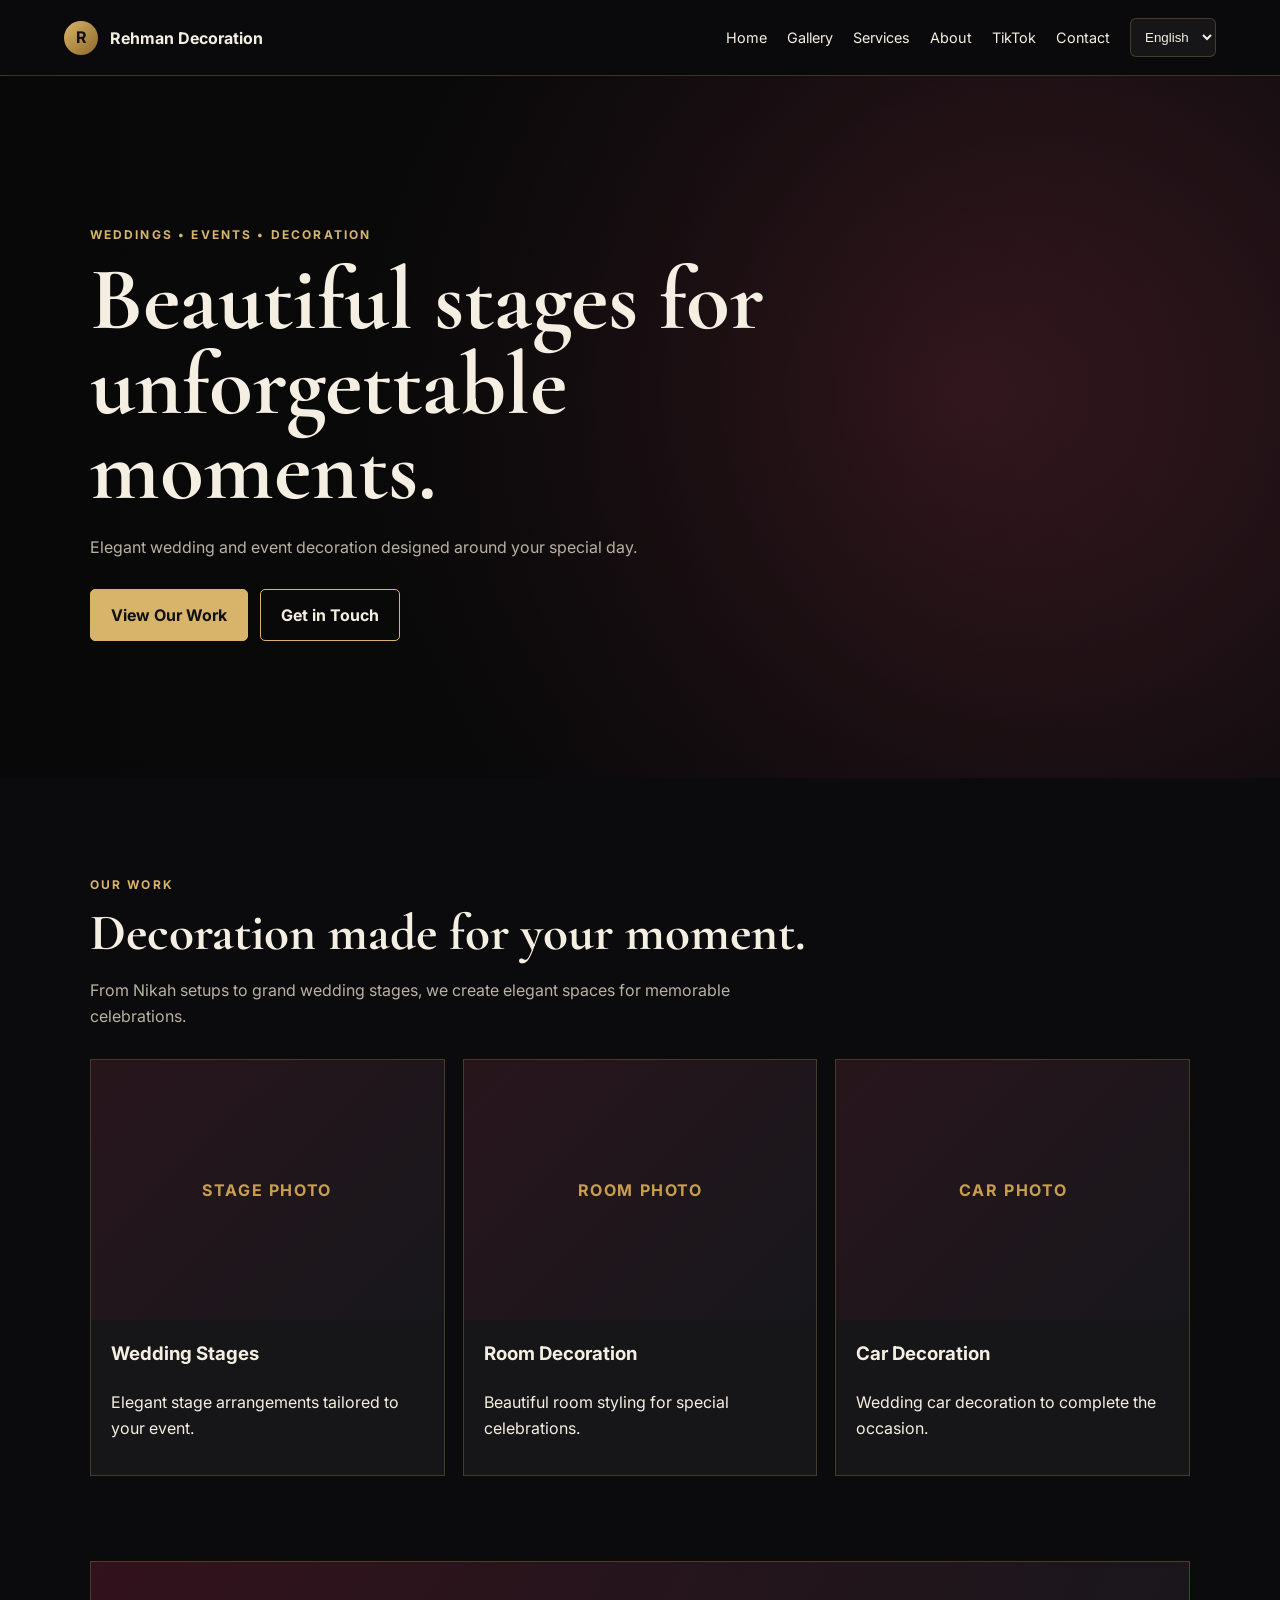
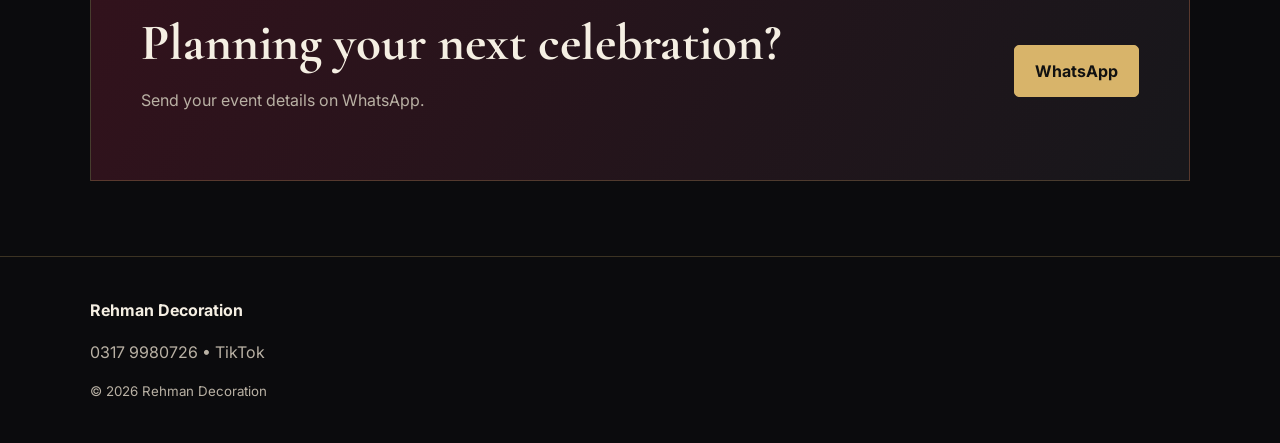
==== index.html @ 7510ce0f "comeplete website" ====
<!doctype html>
<html lang="en">
  <head>
    <meta charset="UTF-8" />
    <meta name="viewport" content="width=device-width,initial-scale=1" />
    <meta
      name="description"
      content="Rehman Decoration - wedding stage and event decoration."
    />
    <title data-i18n="titleHome">Rehman Decoration | Wedding &amp; Event Decoration</title>
    <link rel="stylesheet" href="css/style.css" />
  </head>
  <body>
    <header class="site-header">
      <a class="logo" href="index.html"><span>R</span> Rehman Decoration</a>
      <button class="menu-toggle" aria-label="Open menu" aria-expanded="false">
        ☰
      </button>
      <nav class="nav">
        <a href="index.html" data-i18n="home">Home</a
        ><a href="gallery.html" data-i18n="gallery">Gallery</a
        ><a href="services.html" data-i18n="services">Services</a
        ><a href="about.html" data-i18n="about">About</a
        ><a href="tiktok.html">TikTok</a
        ><a href="contact.html" data-i18n="contact">Contact</a>
        <select id="languageSelect" aria-label="Language">
          <option value="en">English</option>
          <option value="ur">اردو</option>
          <option value="ps">پښتو</option>
        </select>
      </nav>
    </header>
    <main>
      <section class="hero">
        <div>
          <p class="eyebrow" data-i18n="heroEyebrow">WEDDINGS • EVENTS • DECORATION</p>
          <h1 data-i18n="hero">Beautiful stages for unforgettable moments.</h1>
          <p data-i18n="heroText">
            Elegant wedding and event decoration designed around your special
            day.
          </p>
          <div class="buttons">
            <a class="btn gold" href="gallery.html" data-i18n="viewWork"
              >View Our Work</a
            ><a class="btn" href="contact.html" data-i18n="getInTouch"
              >Get in Touch</a
            >
          </div>
        </div>
      </section>
      <section class="section">
        <p class="eyebrow" data-i18n="workEyebrow">OUR WORK</p>
        <h2 data-i18n="featured">Decoration made for your moment.</h2>
        <p class="lead" data-i18n="featuredText">
          From Nikah setups to grand wedding stages, we create elegant spaces
          for memorable celebrations.
        </p>
        <div class="cards">
          <article>
            <div class="photo" data-i18n="stagePhoto">STAGE PHOTO</div>
            <h3 data-i18n="stages">Wedding Stages</h3>
            <p data-i18n="stageDescription">Elegant stage arrangements tailored to your event.</p>
          </article>
          <article>
            <div class="photo" data-i18n="roomPhotoHome">ROOM PHOTO</div>
            <h3 data-i18n="rooms">Room Decoration</h3>
            <p data-i18n="roomDescription">Beautiful room styling for special celebrations.</p>
          </article>
          <article>
            <div class="photo" data-i18n="carPhotoHome">CAR PHOTO</div>
            <h3 data-i18n="cars">Car Decoration</h3>
            <p data-i18n="carDescription">Wedding car decoration to complete the occasion.</p>
          </article>
        </div>
      </section>
      <section class="cta">
        <div>
          <h2 data-i18n="cta">Planning your next celebration?</h2>
          <p data-i18n="whatsappPrompt">Send your event details on WhatsApp.</p>
        </div>
        <a
          class="btn gold"
          target="_blank"
          rel="noopener"
          href="https://wa.me/923179980726?text=Hello%20Rehman%20Decoration%2C%20I%20would%20like%20to%20ask%20about%20your%20decoration%20services."
          >WhatsApp</a
        >
      </section>
    </main>
    <footer>
      <strong>Rehman Decoration</strong>
      <p>
        0317 9980726 •
        <a
          href="https://www.tiktok.com/@itx_shahid_2"
          target="_blank"
          rel="noopener"
          >TikTok</a
        >
      </p>
      <small>© <span id="year"></span> Rehman Decoration</small>
    </footer>
    <script src="js/script.js"></script>
  </body>
</html>
---- css/style.css ----
@import url('https://fonts.googleapis.com/css2?family=Cormorant+Garamond:wght@500;600;700&family=Inter:wght@400;500;600;700&display=swap');
:root{--bg:#0b0b0d;--surface:#161619;--gold:#d8b46a;--cream:#f5efe3;--muted:#b9b1a4;--line:rgba(216,180,106,.24)}*{box-sizing:border-box}html{scroll-behavior:smooth}body{margin:0;background:var(--bg);color:var(--cream);font-family:Inter,Arial,sans-serif;line-height:1.65}a{color:inherit;text-decoration:none}.site-header{position:sticky;top:0;z-index:5;display:flex;justify-content:space-between;align-items:center;padding:18px 5%;background:rgba(11,11,13,.96);border-bottom:1px solid var(--line);backdrop-filter:blur(12px)}.logo{font-weight:700}.logo span{display:inline-grid;place-items:center;width:34px;height:34px;border-radius:50%;margin-right:8px;background:linear-gradient(135deg,var(--gold),#8e6828);color:#111}.nav{display:flex;align-items:center;gap:20px}.nav a{font-size:.9rem}.nav a:hover{color:var(--gold)}select,input,textarea{background:var(--surface);color:var(--cream);border:1px solid var(--line);border-radius:6px;padding:10px}.menu-toggle{display:none;background:none;border:0;color:var(--cream);font-size:1.7rem}.hero{min-height:78vh;padding:90px 7%;display:flex;align-items:center;background:linear-gradient(90deg,#080808e8,#08080855),radial-gradient(circle at 75% 45%,#572330,#0b0b0d 60%)}.hero>div{max-width:760px}.eyebrow{color:var(--gold);font-size:.75rem;font-weight:700;letter-spacing:.18em}.hero h1,.pagehero h1{font-family:"Cormorant Garamond",serif;font-size:clamp(3.2rem,7vw,6.5rem);line-height:.95;margin:12px 0 22px}.hero p:not(.eyebrow),.pagehero p{color:var(--muted);max-width:650px}.buttons{display:flex;gap:12px;margin-top:28px;flex-wrap:wrap}.btn{display:inline-block;border:1px solid var(--gold);padding:12px 20px;border-radius:5px;font-weight:700}.gold{background:var(--gold);color:#111}.section{max-width:1400px;margin:auto;padding:85px 7%}.section h2,.cta h2{font-family:"Cormorant Garamond",serif;font-size:clamp(2.3rem,4vw,4rem);line-height:1.05;margin:5px 0 15px}.lead{color:var(--muted);max-width:720px}.cards,.gallerygrid,.servicegrid{display:grid;gap:18px}.cards{grid-template-columns:repeat(3,1fr);margin-top:30px}.cards article,.galleryitem,.servicegrid article,.social,.contactcard{background:var(--surface);border:1px solid var(--line)}.cards article{padding-bottom:18px}.cards h3,.cards p{padding:0 20px}.photo{min-height:260px;display:grid;place-items:center;background:linear-gradient(135deg,#28151c,#17171b);color:#c99f4f;letter-spacing:.1em;font-weight:700}.tall{min-height:390px}.cta{margin:0 7% 75px;padding:50px;display:flex;justify-content:space-between;align-items:center;gap:30px;background:linear-gradient(120deg,#32121c,#17171b);border:1px solid var(--line)}.cta p{color:var(--muted)}.pagehero{padding:105px 7% 75px;background:linear-gradient(120deg,#251017,#0b0b0d 70%);border-bottom:1px solid var(--line)}.filters{display:flex;gap:8px;flex-wrap:wrap;margin-bottom:28px}.filter{background:var(--surface);color:var(--cream);border:1px solid var(--line);padding:8px 14px;border-radius:30px}.filter.active{background:var(--gold);color:#111}.gallerygrid{grid-template-columns:repeat(4,1fr)}.galleryitem h3{padding:0 15px 12px}.servicegrid{grid-template-columns:repeat(4,1fr)}.servicegrid article{padding:28px;min-height:220px}.servicegrid span{color:var(--gold)}.servicegrid h2{font-family:"Cormorant Garamond",serif;font-size:2rem}.split,.contactlayout{display:grid;grid-template-columns:1fr 1fr;gap:45px;align-items:center}.aboutphoto{min-height:480px}.social{text-align:center;max-width:550px;margin:auto;padding:65px 25px}.social>div{margin:auto;width:70px;height:70px;border-radius:50%;display:grid;place-items:center;background:var(--gold);color:#111;font-size:2rem}.social h2{font-family:"Cormorant Garamond",serif;font-size:3rem}.contactlayout{align-items:start}.contactlayout form{display:grid;gap:16px}.contactlayout label{display:grid;gap:6px;color:var(--muted)}.contactcard{padding:30px}.contactcard a{display:block;color:var(--gold);padding:12px 0;border-bottom:1px solid var(--line)}footer{padding:40px 7%;border-top:1px solid var(--line);color:var(--muted)}footer strong{color:var(--cream)}footer small{display:block;margin-top:15px}body.rtl{direction:rtl}.rtl .logo span{margin-right:0;margin-left:8px}
@media(max-width:1050px){.gallerygrid,.servicegrid{grid-template-columns:repeat(2,1fr)}}@media(max-width:820px){.menu-toggle{display:block}.nav{display:none;position:absolute;left:0;right:0;top:70px;padding:18px 5%;background:#0b0b0d;flex-direction:column;align-items:stretch}.nav.open{display:flex}.nav a,select{width:100%}.cards,.split,.contactlayout{grid-template-columns:1fr}.cta{flex-direction:column;align-items:flex-start}}@media(max-width:560px){.hero{padding:65px 6%}.section,.pagehero{padding:65px 6%}.hero h1,.pagehero h1{font-size:3.3rem}.gallerygrid,.servicegrid{grid-template-columns:1fr}.cta{margin:0 6% 55px;padding:35px}.buttons .btn{width:100%;text-align:center}.photo.tall{min-height:300px}}
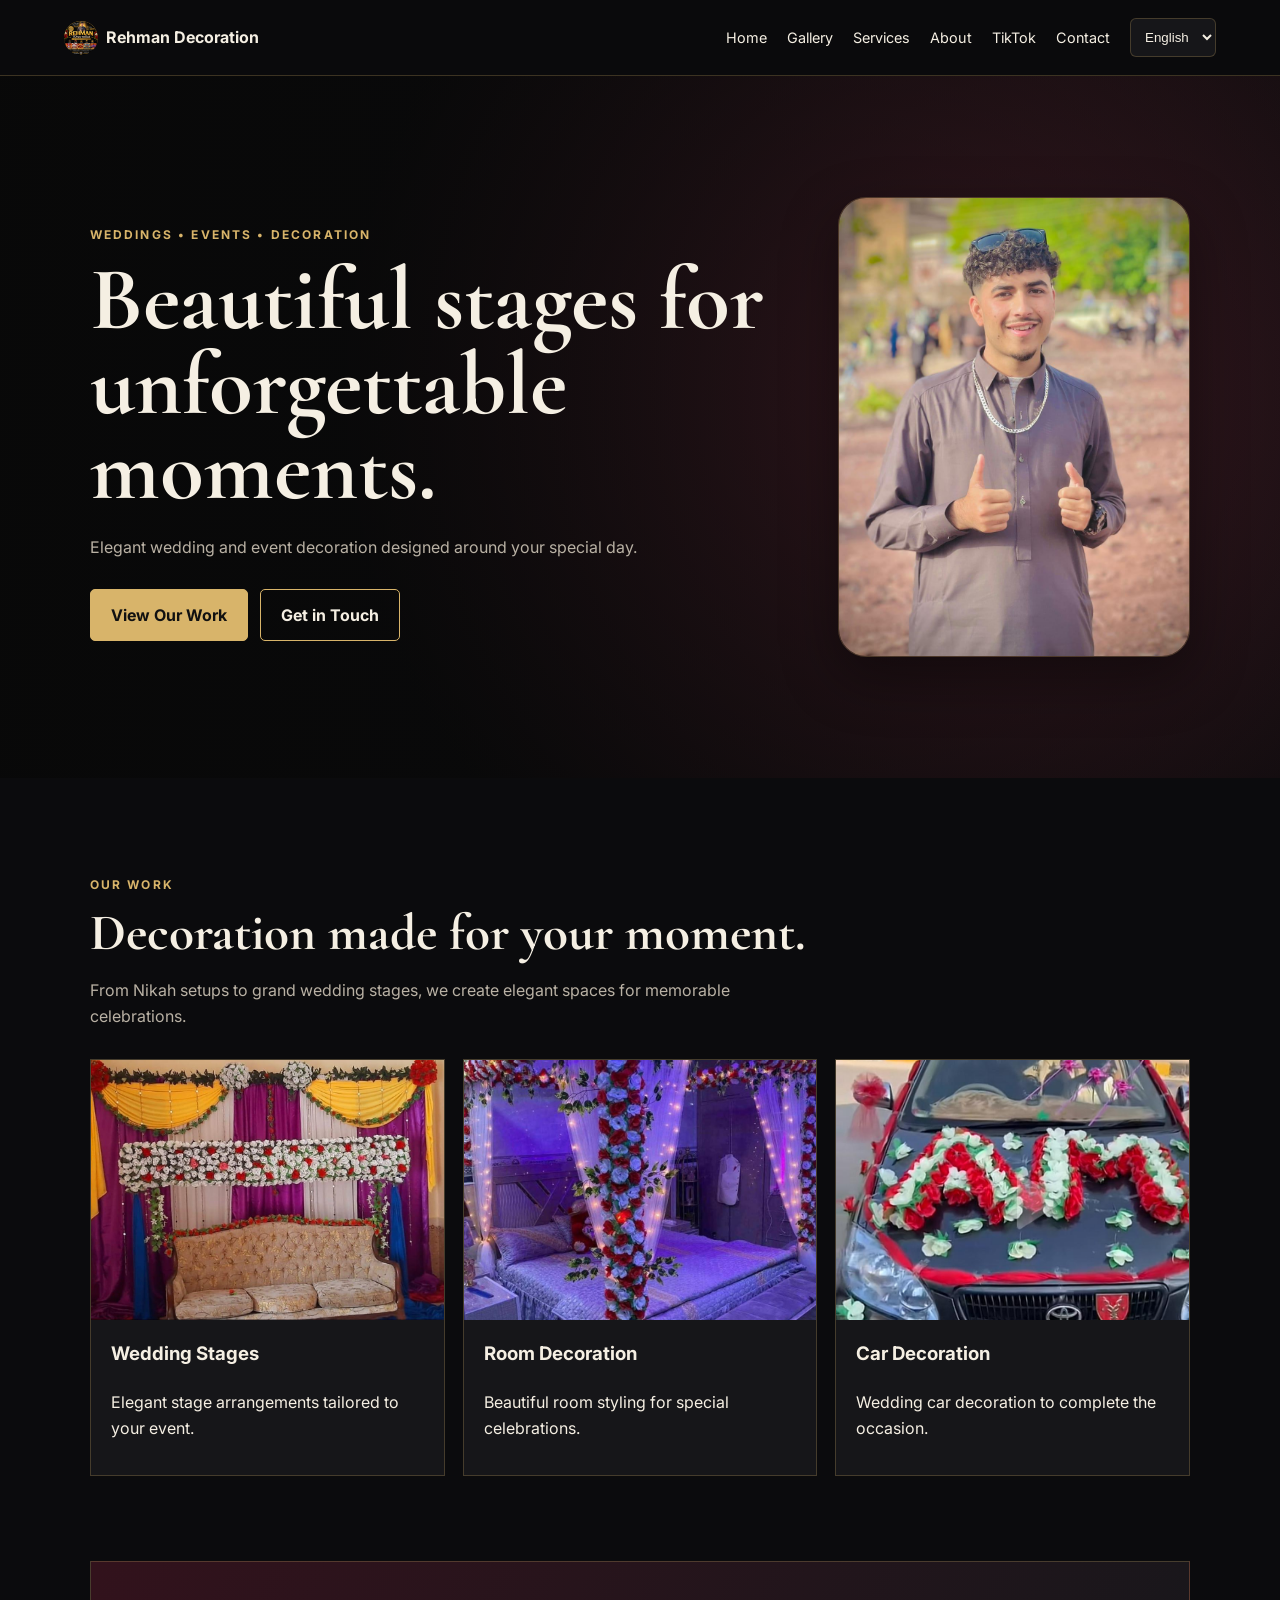
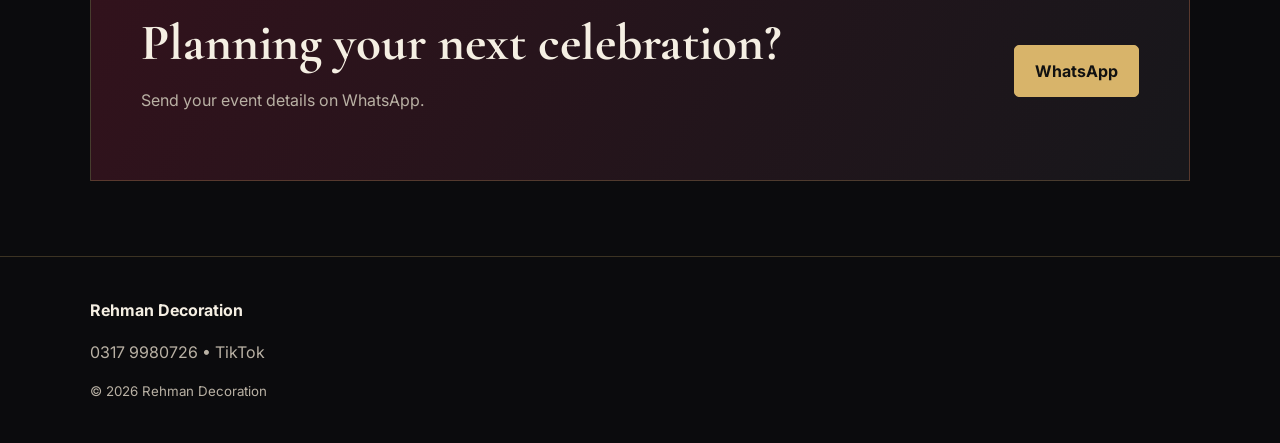
==== commit 956645c9: "final changes" ====
--- a/index.html
+++ b/index.html
@@ -12,7 +12,7 @@
   </head>
   <body>
     <header class="site-header">
-      <a class="logo" href="index.html"><span>R</span> Rehman Decoration</a>
+      <a class="logo" href="index.html"><img src="images/logo.jpeg" alt="" /> Rehman Decoration</a>
       <button class="menu-toggle" aria-label="Open menu" aria-expanded="false">
         ☰
       </button>
@@ -47,6 +47,11 @@
             >
           </div>
         </div>
+        <img
+          class="hero-image"
+          src="images/Shahid.jpeg"
+          alt="Shahid of Rehman Decoration"
+        />
       </section>
       <section class="section">
         <p class="eyebrow" data-i18n="workEyebrow">OUR WORK</p>
@@ -57,17 +62,29 @@
         </p>
         <div class="cards">
           <article>
-            <div class="photo" data-i18n="stagePhoto">STAGE PHOTO</div>
+            <img
+              class="photo"
+              src="images/Wedding/Wedding-main.jpeg"
+              alt="Wedding stage decoration"
+            />
             <h3 data-i18n="stages">Wedding Stages</h3>
             <p data-i18n="stageDescription">Elegant stage arrangements tailored to your event.</p>
           </article>
           <article>
-            <div class="photo" data-i18n="roomPhotoHome">ROOM PHOTO</div>
+            <img
+              class="photo room-card-photo"
+              src="images/Room/Room-19.jpeg"
+              alt="Room decoration"
+            />
             <h3 data-i18n="rooms">Room Decoration</h3>
             <p data-i18n="roomDescription">Beautiful room styling for special celebrations.</p>
           </article>
           <article>
-            <div class="photo" data-i18n="carPhotoHome">CAR PHOTO</div>
+            <img
+              class="photo"
+              src="images/Car/Car-2.jpeg"
+              alt="Wedding car decoration"
+            />
             <h3 data-i18n="cars">Car Decoration</h3>
             <p data-i18n="carDescription">Wedding car decoration to complete the occasion.</p>
           </article>
--- a/css/style.css
+++ b/css/style.css
@@ -1,3 +1,411 @@
-@import url('https://fonts.googleapis.com/css2?family=Cormorant+Garamond:wght@500;600;700&family=Inter:wght@400;500;600;700&display=swap');
-:root{--bg:#0b0b0d;--surface:#161619;--gold:#d8b46a;--cream:#f5efe3;--muted:#b9b1a4;--line:rgba(216,180,106,.24)}*{box-sizing:border-box}html{scroll-behavior:smooth}body{margin:0;background:var(--bg);color:var(--cream);font-family:Inter,Arial,sans-serif;line-height:1.65}a{color:inherit;text-decoration:none}.site-header{position:sticky;top:0;z-index:5;display:flex;justify-content:space-between;align-items:center;padding:18px 5%;background:rgba(11,11,13,.96);border-bottom:1px solid var(--line);backdrop-filter:blur(12px)}.logo{font-weight:700}.logo span{display:inline-grid;place-items:center;width:34px;height:34px;border-radius:50%;margin-right:8px;background:linear-gradient(135deg,var(--gold),#8e6828);color:#111}.nav{display:flex;align-items:center;gap:20px}.nav a{font-size:.9rem}.nav a:hover{color:var(--gold)}select,input,textarea{background:var(--surface);color:var(--cream);border:1px solid var(--line);border-radius:6px;padding:10px}.menu-toggle{display:none;background:none;border:0;color:var(--cream);font-size:1.7rem}.hero{min-height:78vh;padding:90px 7%;display:flex;align-items:center;background:linear-gradient(90deg,#080808e8,#08080855),radial-gradient(circle at 75% 45%,#572330,#0b0b0d 60%)}.hero>div{max-width:760px}.eyebrow{color:var(--gold);font-size:.75rem;font-weight:700;letter-spacing:.18em}.hero h1,.pagehero h1{font-family:"Cormorant Garamond",serif;font-size:clamp(3.2rem,7vw,6.5rem);line-height:.95;margin:12px 0 22px}.hero p:not(.eyebrow),.pagehero p{color:var(--muted);max-width:650px}.buttons{display:flex;gap:12px;margin-top:28px;flex-wrap:wrap}.btn{display:inline-block;border:1px solid var(--gold);padding:12px 20px;border-radius:5px;font-weight:700}.gold{background:var(--gold);color:#111}.section{max-width:1400px;margin:auto;padding:85px 7%}.section h2,.cta h2{font-family:"Cormorant Garamond",serif;font-size:clamp(2.3rem,4vw,4rem);line-height:1.05;margin:5px 0 15px}.lead{color:var(--muted);max-width:720px}.cards,.gallerygrid,.servicegrid{display:grid;gap:18px}.cards{grid-template-columns:repeat(3,1fr);margin-top:30px}.cards article,.galleryitem,.servicegrid article,.social,.contactcard{background:var(--surface);border:1px solid var(--line)}.cards article{padding-bottom:18px}.cards h3,.cards p{padding:0 20px}.photo{min-height:260px;display:grid;place-items:center;background:linear-gradient(135deg,#28151c,#17171b);color:#c99f4f;letter-spacing:.1em;font-weight:700}.tall{min-height:390px}.cta{margin:0 7% 75px;padding:50px;display:flex;justify-content:space-between;align-items:center;gap:30px;background:linear-gradient(120deg,#32121c,#17171b);border:1px solid var(--line)}.cta p{color:var(--muted)}.pagehero{padding:105px 7% 75px;background:linear-gradient(120deg,#251017,#0b0b0d 70%);border-bottom:1px solid var(--line)}.filters{display:flex;gap:8px;flex-wrap:wrap;margin-bottom:28px}.filter{background:var(--surface);color:var(--cream);border:1px solid var(--line);padding:8px 14px;border-radius:30px}.filter.active{background:var(--gold);color:#111}.gallerygrid{grid-template-columns:repeat(4,1fr)}.galleryitem h3{padding:0 15px 12px}.servicegrid{grid-template-columns:repeat(4,1fr)}.servicegrid article{padding:28px;min-height:220px}.servicegrid span{color:var(--gold)}.servicegrid h2{font-family:"Cormorant Garamond",serif;font-size:2rem}.split,.contactlayout{display:grid;grid-template-columns:1fr 1fr;gap:45px;align-items:center}.aboutphoto{min-height:480px}.social{text-align:center;max-width:550px;margin:auto;padding:65px 25px}.social>div{margin:auto;width:70px;height:70px;border-radius:50%;display:grid;place-items:center;background:var(--gold);color:#111;font-size:2rem}.social h2{font-family:"Cormorant Garamond",serif;font-size:3rem}.contactlayout{align-items:start}.contactlayout form{display:grid;gap:16px}.contactlayout label{display:grid;gap:6px;color:var(--muted)}.contactcard{padding:30px}.contactcard a{display:block;color:var(--gold);padding:12px 0;border-bottom:1px solid var(--line)}footer{padding:40px 7%;border-top:1px solid var(--line);color:var(--muted)}footer strong{color:var(--cream)}footer small{display:block;margin-top:15px}body.rtl{direction:rtl}.rtl .logo span{margin-right:0;margin-left:8px}
-@media(max-width:1050px){.gallerygrid,.servicegrid{grid-template-columns:repeat(2,1fr)}}@media(max-width:820px){.menu-toggle{display:block}.nav{display:none;position:absolute;left:0;right:0;top:70px;padding:18px 5%;background:#0b0b0d;flex-direction:column;align-items:stretch}.nav.open{display:flex}.nav a,select{width:100%}.cards,.split,.contactlayout{grid-template-columns:1fr}.cta{flex-direction:column;align-items:flex-start}}@media(max-width:560px){.hero{padding:65px 6%}.section,.pagehero{padding:65px 6%}.hero h1,.pagehero h1{font-size:3.3rem}.gallerygrid,.servicegrid{grid-template-columns:1fr}.cta{margin:0 6% 55px;padding:35px}.buttons .btn{width:100%;text-align:center}.photo.tall{min-height:300px}}
+@import url("https://fonts.googleapis.com/css2?family=Cormorant+Garamond:wght@500;600;700&family=Inter:wght@400;500;600;700&display=swap");
+:root {
+  --bg: #0b0b0d;
+  --surface: #161619;
+  --gold: #d8b46a;
+  --cream: #f5efe3;
+  --muted: #b9b1a4;
+  --line: rgba(216, 180, 106, 0.24);
+}
+* {
+  box-sizing: border-box;
+}
+html {
+  scroll-behavior: smooth;
+}
+body {
+  margin: 0;
+  background: var(--bg);
+  color: var(--cream);
+  font-family: Inter, Arial, sans-serif;
+  line-height: 1.65;
+}
+a {
+  color: inherit;
+  text-decoration: none;
+}
+.site-header {
+  position: sticky;
+  top: 0;
+  z-index: 5;
+  display: flex;
+  justify-content: space-between;
+  align-items: center;
+  padding: 18px 5%;
+  background: rgba(11, 11, 13, 0.96);
+  border-bottom: 1px solid var(--line);
+  backdrop-filter: blur(12px);
+}
+.logo {
+  display: flex;
+  align-items: center;
+  gap: 8px;
+  font-weight: 700;
+}
+.logo img {
+  display: block;
+  width: 34px;
+  height: 34px;
+  border-radius: 50%;
+  object-fit: cover;
+}
+.nav {
+  display: flex;
+  align-items: center;
+  gap: 20px;
+}
+.nav a {
+  font-size: 0.9rem;
+}
+.nav a:hover {
+  color: var(--gold);
+}
+select,
+input,
+textarea {
+  background: var(--surface);
+  color: var(--cream);
+  border: 1px solid var(--line);
+  border-radius: 6px;
+  padding: 10px;
+}
+.menu-toggle {
+  display: none;
+  background: none;
+  border: 0;
+  color: var(--cream);
+  font-size: 1.7rem;
+}
+.hero {
+  min-height: 78vh;
+  padding: 90px 7%;
+  display: flex;
+  align-items: center;
+  justify-content: space-between;
+  gap: 48px;
+  background:
+    linear-gradient(90deg, #080808e8, #08080855),
+    radial-gradient(circle at 75% 45%, #572330, #0b0b0d 60%);
+}
+.hero > div {
+  max-width: 700px;
+}
+.hero-image {
+  display: block;
+  flex: 0 1 360px;
+  width: min(32vw, 360px);
+  height: clamp(320px, 38vw, 460px);
+  object-fit: cover;
+  object-position: center;
+  border: 1px solid var(--line);
+  border-radius: 28px;
+  box-shadow: 0 20px 55px rgba(0, 0, 0, 0.4);
+}
+.eyebrow {
+  color: var(--gold);
+  font-size: 0.75rem;
+  font-weight: 700;
+  letter-spacing: 0.18em;
+}
+.hero h1,
+.pagehero h1 {
+  font-family: "Cormorant Garamond", serif;
+  font-size: clamp(3.2rem, 7vw, 6.5rem);
+  line-height: 0.95;
+  margin: 12px 0 22px;
+}
+.hero p:not(.eyebrow),
+.pagehero p {
+  color: var(--muted);
+  max-width: 650px;
+}
+.buttons {
+  display: flex;
+  gap: 12px;
+  margin-top: 28px;
+  flex-wrap: wrap;
+}
+.btn {
+  display: inline-block;
+  border: 1px solid var(--gold);
+  padding: 12px 20px;
+  border-radius: 5px;
+  font-weight: 700;
+}
+.gold {
+  background: var(--gold);
+  color: #111;
+}
+.section {
+  max-width: 1400px;
+  margin: auto;
+  padding: 85px 7%;
+}
+.section h2,
+.cta h2 {
+  font-family: "Cormorant Garamond", serif;
+  font-size: clamp(2.3rem, 4vw, 4rem);
+  line-height: 1.05;
+  margin: 5px 0 15px;
+}
+.lead {
+  color: var(--muted);
+  max-width: 720px;
+}
+.cards,
+.gallerygrid,
+.servicegrid {
+  display: grid;
+  gap: 18px;
+}
+.cards {
+  grid-template-columns: repeat(3, 1fr);
+  margin-top: 30px;
+}
+.cards article,
+.galleryitem,
+.servicegrid article,
+.social,
+.contactcard {
+  background: var(--surface);
+  border: 1px solid var(--line);
+}
+.cards article {
+  padding-bottom: 18px;
+}
+.cards img.photo {
+  display: block;
+  width: 100%;
+  height: 260px;
+  object-fit: cover;
+}
+.cards img.room-card-photo {
+  object-position: center 40%;
+}
+.cards h3,
+.cards p {
+  padding: 0 20px;
+}
+.photo {
+  min-height: 260px;
+  display: grid;
+  place-items: center;
+  background: linear-gradient(135deg, #28151c, #17171b);
+  color: #c99f4f;
+  letter-spacing: 0.1em;
+  font-weight: 700;
+}
+.tall {
+  min-height: 390px;
+}
+.cta {
+  margin: 0 7% 75px;
+  padding: 50px;
+  display: flex;
+  justify-content: space-between;
+  align-items: center;
+  gap: 30px;
+  background: linear-gradient(120deg, #32121c, #17171b);
+  border: 1px solid var(--line);
+}
+.cta p {
+  color: var(--muted);
+}
+.pagehero {
+  padding: 105px 7% 75px;
+  background: linear-gradient(120deg, #251017, #0b0b0d 70%);
+  border-bottom: 1px solid var(--line);
+}
+.filters {
+  display: flex;
+  gap: 8px;
+  flex-wrap: wrap;
+  margin-bottom: 28px;
+}
+.filter {
+  background: var(--surface);
+  color: var(--cream);
+  border: 1px solid var(--line);
+  padding: 8px 14px;
+  border-radius: 30px;
+}
+.filter.active {
+  background: var(--gold);
+  color: #111;
+}
+.gallerygrid {
+  grid-template-columns: repeat(4, 1fr);
+}
+.galleryitem img.photo {
+  display: block;
+  width: 100%;
+  height: 390px;
+  object-fit: cover;
+}
+.galleryitem h3 {
+  padding: 0 15px 12px;
+}
+.servicegrid {
+  grid-template-columns: repeat(4, 1fr);
+}
+.servicegrid article {
+  padding: 28px;
+  min-height: 220px;
+}
+.servicegrid span {
+  color: var(--gold);
+}
+.servicegrid h2 {
+  font-family: "Cormorant Garamond", serif;
+  font-size: 2rem;
+}
+.split,
+.contactlayout {
+  display: grid;
+  grid-template-columns: 1fr 1fr;
+  gap: 45px;
+  align-items: center;
+}
+.aboutphoto {
+  display: block;
+  width: 100%;
+  height: 480px;
+  object-fit: cover;
+  object-position: center 20%;
+}
+.social {
+  text-align: center;
+  max-width: 550px;
+  margin: auto;
+  padding: 65px 25px;
+}
+.social > div {
+  margin: auto;
+  width: 70px;
+  height: 70px;
+  border-radius: 50%;
+  display: grid;
+  place-items: center;
+  background: var(--gold);
+  color: #111;
+  font-size: 2rem;
+}
+.social h2 {
+  font-family: "Cormorant Garamond", serif;
+  font-size: 3rem;
+}
+.contactlayout {
+  align-items: start;
+}
+.contactlayout form {
+  display: grid;
+  gap: 16px;
+}
+.contactlayout label {
+  display: grid;
+  gap: 6px;
+  color: var(--muted);
+}
+.contactcard {
+  padding: 30px;
+}
+.contactcard a {
+  display: block;
+  color: var(--gold);
+  padding: 12px 0;
+  border-bottom: 1px solid var(--line);
+}
+footer {
+  padding: 40px 7%;
+  border-top: 1px solid var(--line);
+  color: var(--muted);
+}
+footer strong {
+  color: var(--cream);
+}
+footer small {
+  display: block;
+  margin-top: 15px;
+}
+body.rtl {
+  direction: rtl;
+}
+@media (max-width: 1050px) {
+  .gallerygrid,
+  .servicegrid {
+    grid-template-columns: repeat(2, 1fr);
+  }
+}
+@media (max-width: 820px) {
+  .hero {
+    flex-direction: column;
+    align-items: flex-start;
+    gap: 36px;
+  }
+  .hero-image {
+    width: min(100%, 360px);
+    height: 380px;
+    align-self: center;
+  }
+  .menu-toggle {
+    display: block;
+  }
+  .nav {
+    display: none;
+    position: absolute;
+    left: 0;
+    right: 0;
+    top: 70px;
+    padding: 18px 5%;
+    background: #0b0b0d;
+    flex-direction: column;
+    align-items: stretch;
+  }
+  .nav.open {
+    display: flex;
+  }
+  .nav a,
+  select {
+    width: 100%;
+  }
+  .cards,
+  .split,
+  .contactlayout {
+    grid-template-columns: 1fr;
+  }
+  .aboutphoto {
+    height: 360px;
+  }
+  .cta {
+    flex-direction: column;
+    align-items: flex-start;
+  }
+}
+@media (max-width: 560px) {
+  .hero {
+    padding: 65px 6%;
+  }
+  .section,
+  .pagehero {
+    padding: 65px 6%;
+  }
+  .hero h1,
+  .pagehero h1 {
+    font-size: 3.3rem;
+  }
+  .gallerygrid,
+  .servicegrid {
+    grid-template-columns: 1fr;
+  }
+  .cta {
+    margin: 0 6% 55px;
+    padding: 35px;
+  }
+  .buttons .btn {
+    width: 100%;
+    text-align: center;
+  }
+  .photo.tall {
+    min-height: 300px;
+  }
+}
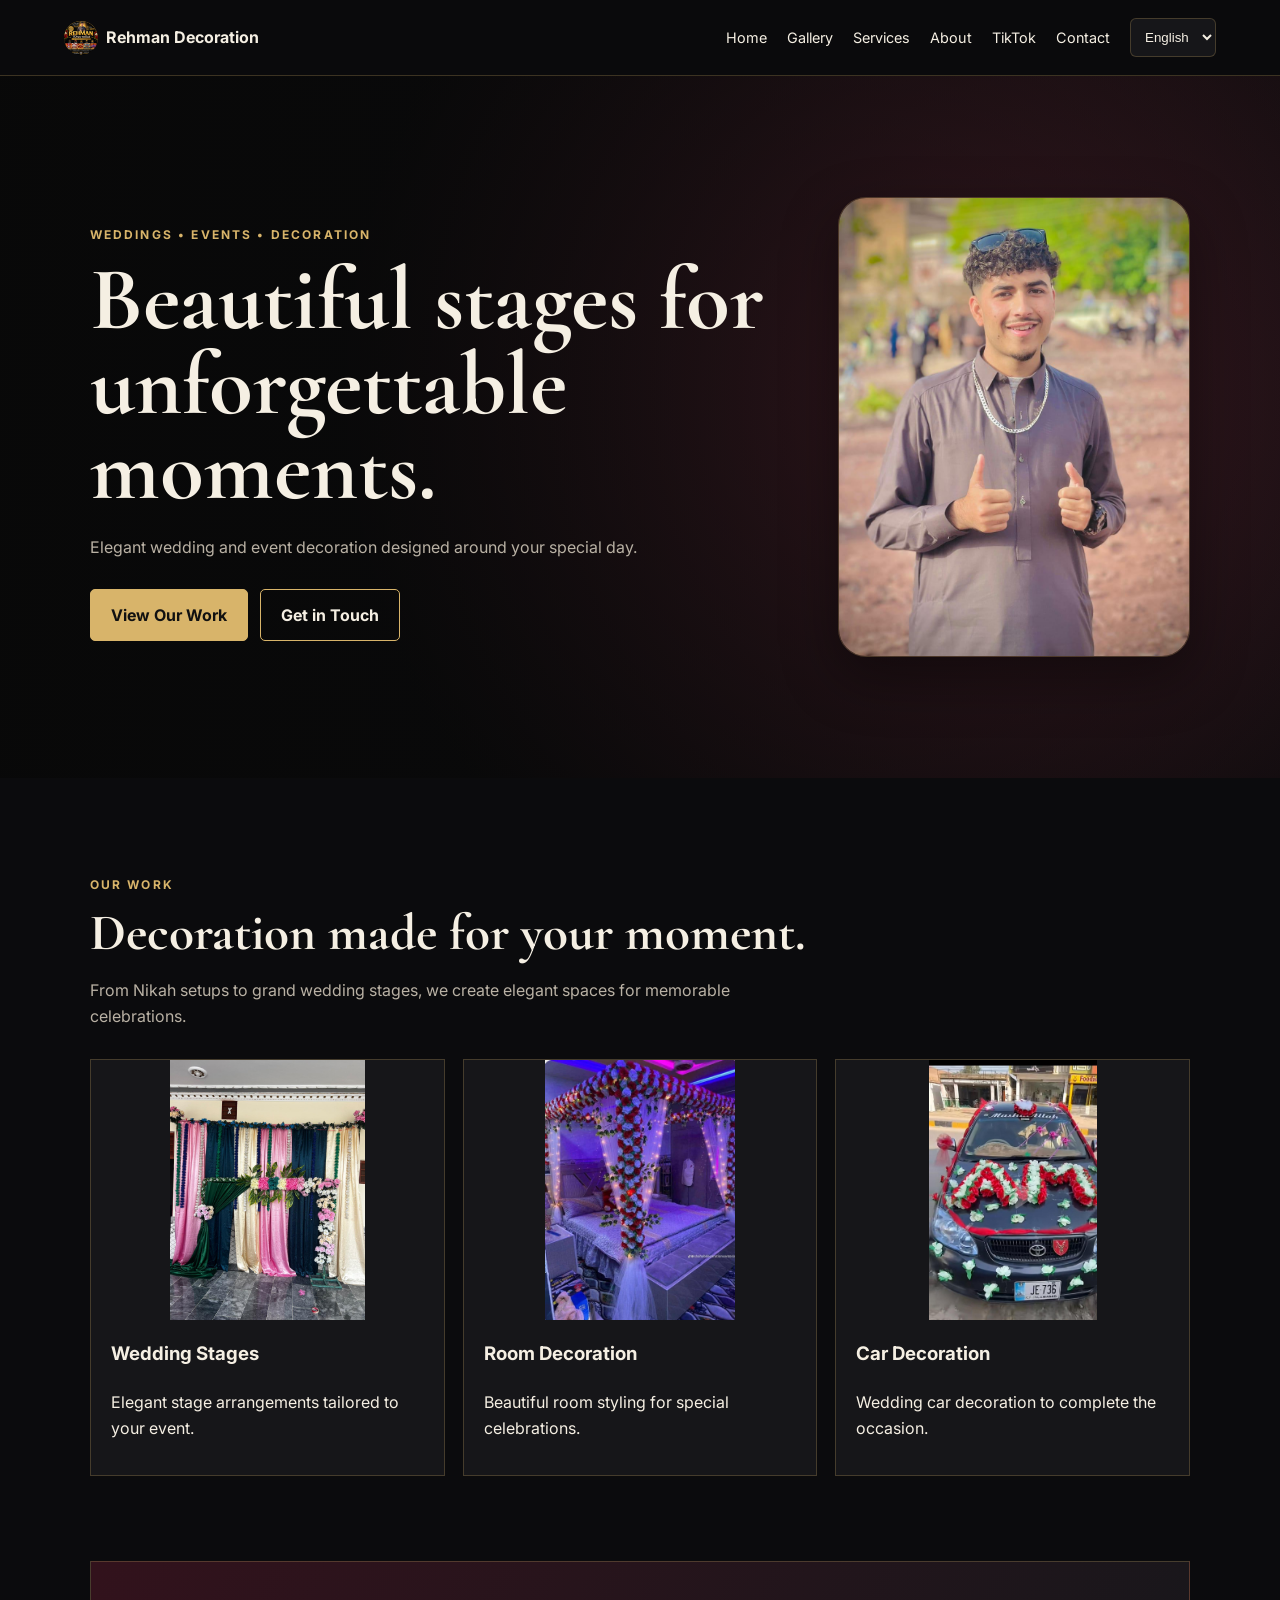
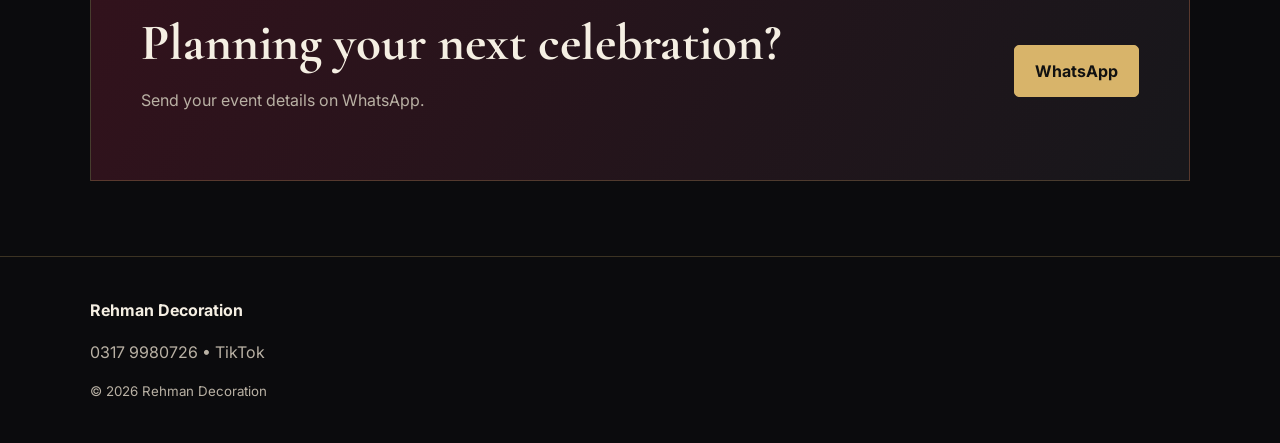
==== commit 99a695f0: "Changes for images" ====
--- a/index.html
+++ b/index.html
@@ -64,7 +64,7 @@
           <article>
             <img
               class="photo"
-              src="images/Wedding/Wedding-main.jpeg"
+              src="images/Wedding/Wedding-main.JPG"
               alt="Wedding stage decoration"
             />
             <h3 data-i18n="stages">Wedding Stages</h3>
--- a/css/style.css
+++ b/css/style.css
@@ -177,7 +177,8 @@
   display: block;
   width: 100%;
   height: 260px;
-  object-fit: cover;
+  object-fit: contain;
+  background: var(--surface);
 }
 .cards img.room-card-photo {
   object-position: center 40%;
@@ -240,7 +241,9 @@
   display: block;
   width: 100%;
   height: 390px;
-  object-fit: cover;
+  object-fit: contain;
+  object-position: center;
+  background: var(--surface);
 }
 .galleryitem h3 {
   padding: 0 15px 12px;
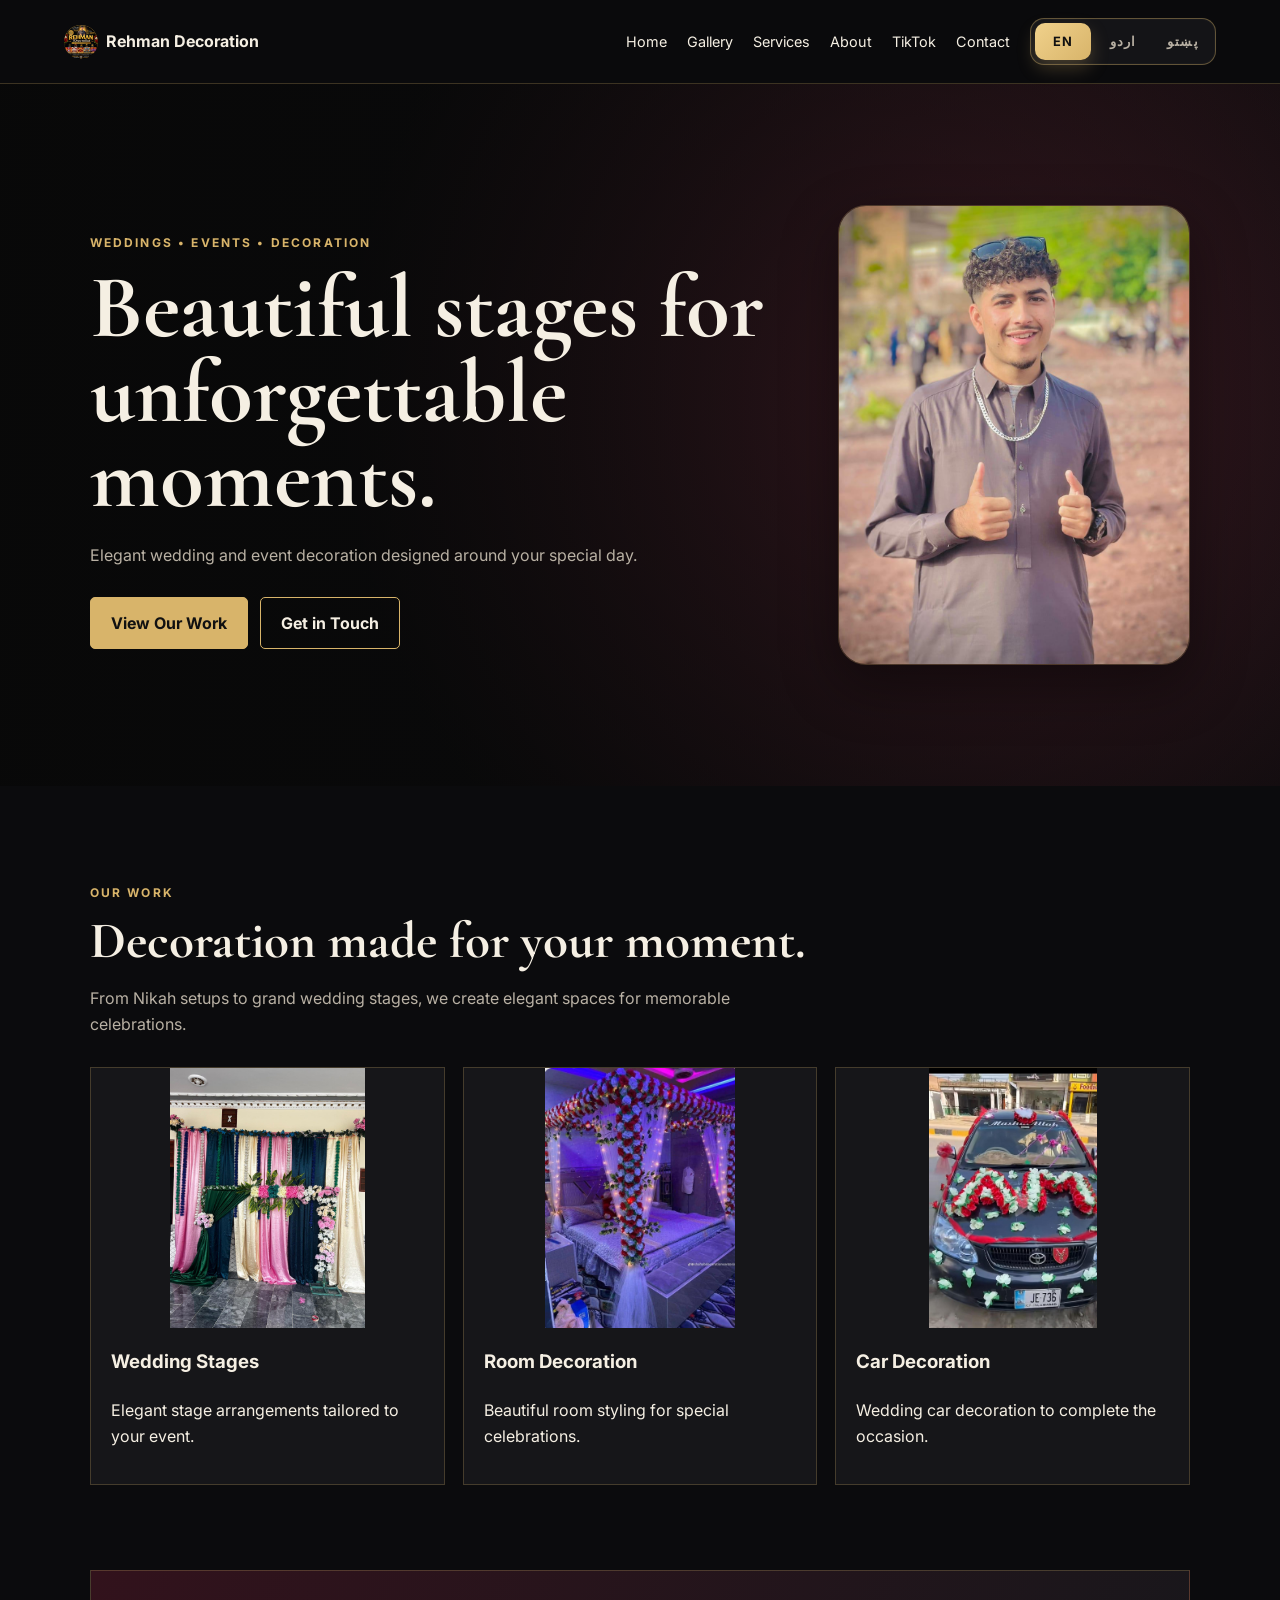
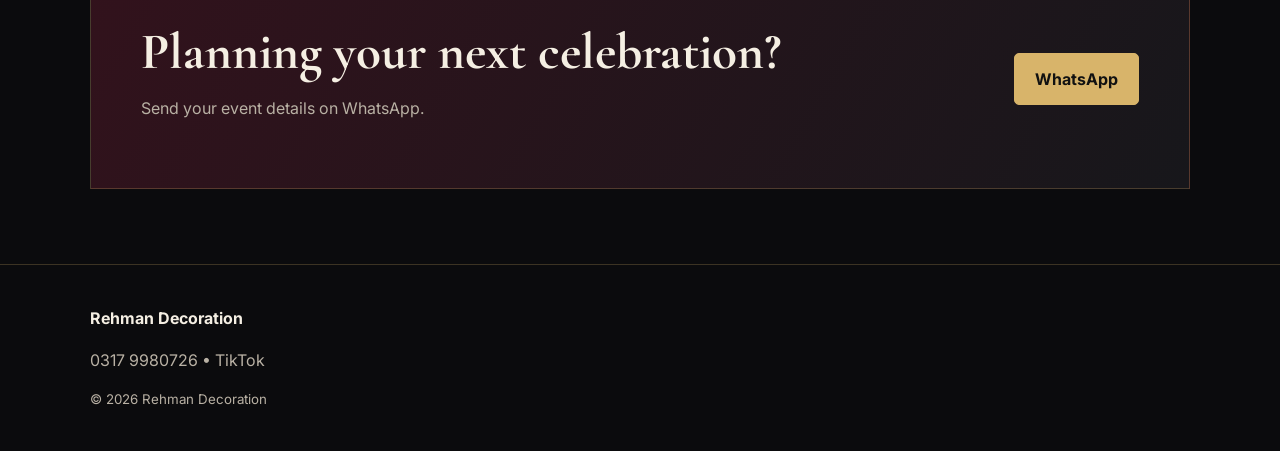
==== commit fcd9b626: "button" ====
--- a/index.html
+++ b/index.html
@@ -23,7 +23,12 @@
         ><a href="about.html" data-i18n="about">About</a
         ><a href="tiktok.html">TikTok</a
         ><a href="contact.html" data-i18n="contact">Contact</a>
-        <select id="languageSelect" aria-label="Language">
+        <div class="language-switch" aria-label="Language switch">
+          <button class="lang-option active" type="button" data-lang="en" aria-label="English" aria-pressed="true">EN</button>
+          <button class="lang-option" type="button" data-lang="ur" aria-label="اردو" aria-pressed="false">اردو</button>
+          <button class="lang-option" type="button" data-lang="ps" aria-label="پښتو" aria-pressed="false">پښتو</button>
+        </div>
+        <select id="languageSelect" aria-label="Language" hidden>
           <option value="en">English</option>
           <option value="ur">اردو</option>
           <option value="ps">پښتو</option>
--- a/css/style.css
+++ b/css/style.css
@@ -59,6 +59,41 @@
 }
 .nav a:hover {
   color: var(--gold);
+}
+.language-switch {
+  display: inline-flex;
+  align-items: center;
+  gap: 4px;
+  padding: 4px;
+  border-radius: 14px;
+  border: 1px solid rgba(216, 180, 106, 0.4);
+  background: rgba(22, 22, 25, 0.95);
+  box-shadow: inset 0 0 0 1px rgba(255, 255, 255, 0.02);
+}
+.lang-option {
+  border: 0;
+  background: transparent;
+  color: var(--muted);
+  font: inherit;
+  font-size: 0.8rem;
+  font-weight: 700;
+  letter-spacing: 0.08em;
+  padding: 8px 12px;
+  min-width: 56px;
+  border-radius: 10px;
+  cursor: pointer;
+  transition: all 0.2s ease;
+}
+.lang-option.active {
+  background: linear-gradient(135deg, #f0d18b, var(--gold));
+  color: #111;
+  box-shadow: 0 8px 18px rgba(216, 180, 106, 0.25);
+}
+.lang-option:hover {
+  color: var(--cream);
+}
+.lang-option.active:hover {
+  color: #111;
 }
 select,
 input,
@@ -368,8 +403,12 @@
     display: flex;
   }
   .nav a,
-  select {
+  select,
+  .language-switch {
     width: 100%;
+  }
+  .language-switch {
+    justify-content: space-between;
   }
   .cards,
   .split,
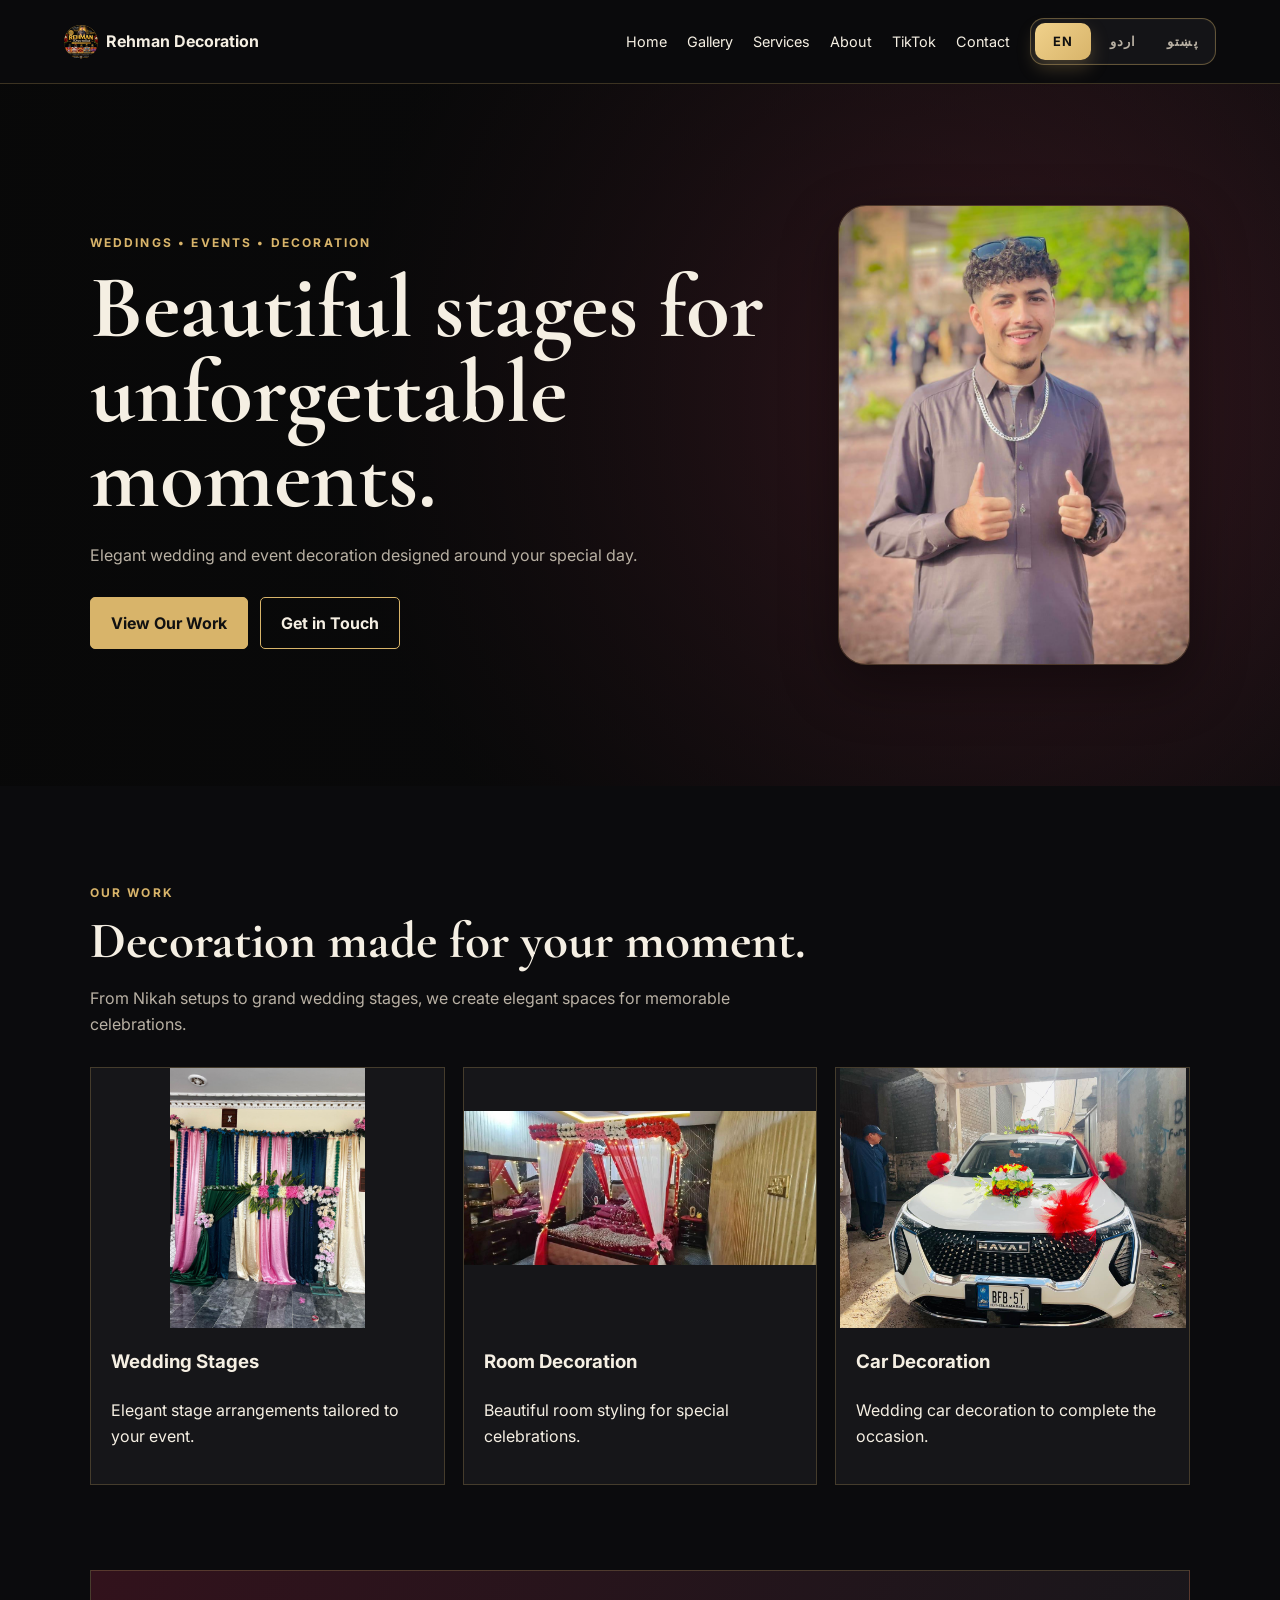
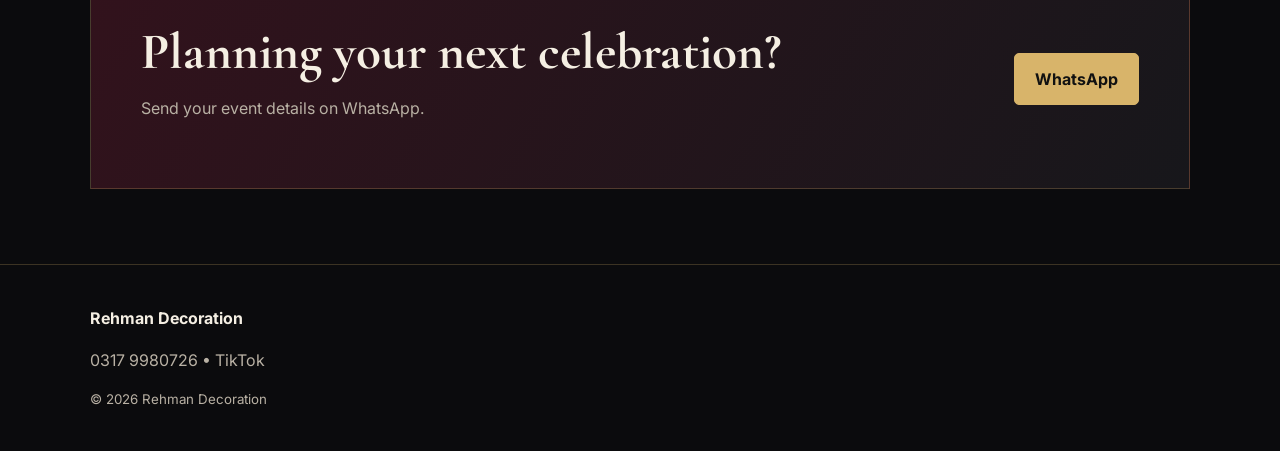
==== commit 535ac521: "final touches ( hopefully)" ====
--- a/index.html
+++ b/index.html
@@ -2,126 +2,379 @@
 <html lang="en">
   <head>
     <meta charset="UTF-8" />
-    <meta name="viewport" content="width=device-width,initial-scale=1" />
+
+    <meta
+      name="viewport"
+      content="width=device-width,initial-scale=1"
+    />
+
     <meta
       name="description"
       content="Rehman Decoration - wedding stage and event decoration."
     />
-    <title data-i18n="titleHome">Rehman Decoration | Wedding &amp; Event Decoration</title>
-    <link rel="stylesheet" href="css/style.css" />
+
+    <title data-i18n="titleHome">
+      Rehman Decoration | Wedding &amp; Event Decoration
+    </title>
+
+    <link
+      rel="stylesheet"
+      href="css/style.css"
+    />
   </head>
+
   <body>
+
     <header class="site-header">
-      <a class="logo" href="index.html"><img src="images/logo.jpeg" alt="" /> Rehman Decoration</a>
-      <button class="menu-toggle" aria-label="Open menu" aria-expanded="false">
+
+      <a
+        class="logo"
+        href="index.html"
+      >
+        <img
+          data-managed-image="brand.logo"
+          src="images/logo.jpeg"
+          alt="Rehman Decoration"
+        />
+
+        Rehman Decoration
+      </a>
+
+
+      <button
+        class="menu-toggle"
+        type="button"
+        aria-label="Open menu"
+        aria-expanded="false"
+      >
         ☰
       </button>
+
+
       <nav class="nav">
-        <a href="index.html" data-i18n="home">Home</a
-        ><a href="gallery.html" data-i18n="gallery">Gallery</a
-        ><a href="services.html" data-i18n="services">Services</a
-        ><a href="about.html" data-i18n="about">About</a
-        ><a href="tiktok.html">TikTok</a
-        ><a href="contact.html" data-i18n="contact">Contact</a>
-        <div class="language-switch" aria-label="Language switch">
-          <button class="lang-option active" type="button" data-lang="en" aria-label="English" aria-pressed="true">EN</button>
-          <button class="lang-option" type="button" data-lang="ur" aria-label="اردو" aria-pressed="false">اردو</button>
-          <button class="lang-option" type="button" data-lang="ps" aria-label="پښتو" aria-pressed="false">پښتو</button>
+
+        <a
+          href="index.html"
+          data-i18n="home"
+        >
+          Home
+        </a>
+
+        <a
+          href="gallery.html"
+          data-i18n="gallery"
+        >
+          Gallery
+        </a>
+
+        <a
+          href="services.html"
+          data-i18n="services"
+        >
+          Services
+        </a>
+
+        <a
+          href="about.html"
+          data-i18n="about"
+        >
+          About
+        </a>
+
+        <a
+          href="tiktok.html"
+          data-i18n="tiktok"
+        >
+          TikTok
+        </a>
+
+        <a
+          href="contact.html"
+          data-i18n="contact"
+        >
+          Contact
+        </a>
+
+
+        <div
+          class="language-switch"
+          aria-label="Language switch"
+        >
+
+          <button
+            class="lang-option active"
+            type="button"
+            data-lang="en"
+            aria-label="English"
+            aria-pressed="true"
+          >
+            EN
+          </button>
+
+          <button
+            class="lang-option"
+            type="button"
+            data-lang="ur"
+            aria-label="اردو"
+            aria-pressed="false"
+          >
+            اردو
+          </button>
+
+          <button
+            class="lang-option"
+            type="button"
+            data-lang="ps"
+            aria-label="پښتو"
+            aria-pressed="false"
+          >
+            پښتو
+          </button>
+
         </div>
-        <select id="languageSelect" aria-label="Language" hidden>
-          <option value="en">English</option>
-          <option value="ur">اردو</option>
-          <option value="ps">پښتو</option>
+
+
+        <select
+          id="languageSelect"
+          aria-label="Language"
+          hidden
+        >
+          <option value="en">
+            English
+          </option>
+
+          <option value="ur">
+            اردو
+          </option>
+
+          <option value="ps">
+            پښتو
+          </option>
         </select>
+
       </nav>
+
     </header>
+
+
     <main>
+
+      <!-- HERO -->
+
       <section class="hero">
+
         <div>
-          <p class="eyebrow" data-i18n="heroEyebrow">WEDDINGS • EVENTS • DECORATION</p>
-          <h1 data-i18n="hero">Beautiful stages for unforgettable moments.</h1>
+
+          <p
+            class="eyebrow"
+            data-i18n="heroEyebrow"
+          >
+            WEDDINGS • EVENTS • DECORATION
+          </p>
+
+
+          <h1 data-i18n="hero">
+            Beautiful stages for unforgettable moments.
+          </h1>
+
+
           <p data-i18n="heroText">
-            Elegant wedding and event decoration designed around your special
-            day.
+            Elegant wedding and event decoration designed
+            around your special day.
           </p>
+
+
           <div class="buttons">
-            <a class="btn gold" href="gallery.html" data-i18n="viewWork"
-              >View Our Work</a
-            ><a class="btn" href="contact.html" data-i18n="getInTouch"
-              >Get in Touch</a
+
+            <a
+              class="btn gold"
+              href="gallery.html"
+              data-i18n="viewWork"
             >
+              View Our Work
+            </a>
+
+            <a
+              class="btn"
+              href="contact.html"
+              data-i18n="getInTouch"
+            >
+              Get in Touch
+            </a>
+
           </div>
+
         </div>
+
+
         <img
           class="hero-image"
+          data-managed-image="home.hero"
           src="images/Shahid.jpeg"
-          alt="Shahid of Rehman Decoration"
+          alt="Rehman Decoration"
         />
+
       </section>
+
+
+      <!-- FEATURED WORK -->
+
       <section class="section">
-        <p class="eyebrow" data-i18n="workEyebrow">OUR WORK</p>
-        <h2 data-i18n="featured">Decoration made for your moment.</h2>
-        <p class="lead" data-i18n="featuredText">
-          From Nikah setups to grand wedding stages, we create elegant spaces
-          for memorable celebrations.
+
+        <p
+          class="eyebrow"
+          data-i18n="workEyebrow"
+        >
+          OUR WORK
         </p>
+
+
+        <h2 data-i18n="featured">
+          Decoration made for your moment.
+        </h2>
+
+
+        <p
+          class="lead"
+          data-i18n="featuredText"
+        >
+          From Nikah setups to grand wedding stages,
+          we create elegant spaces for memorable
+          celebrations.
+        </p>
+
+
         <div class="cards">
+
           <article>
+
             <img
               class="photo"
-              src="images/Wedding/Wedding-main.JPG"
+              data-managed-image="home.stage"
+              src="images/Wedding/Wedding-1.jpeg"
               alt="Wedding stage decoration"
             />
-            <h3 data-i18n="stages">Wedding Stages</h3>
-            <p data-i18n="stageDescription">Elegant stage arrangements tailored to your event.</p>
+
+            <h3 data-i18n="stages">
+              Wedding Stages
+            </h3>
+
+            <p data-i18n="stageDescription">
+              Elegant stage arrangements tailored to your event.
+            </p>
+
           </article>
+
+
           <article>
+
             <img
               class="photo room-card-photo"
+              data-managed-image="home.room"
               src="images/Room/Room-19.jpeg"
               alt="Room decoration"
             />
-            <h3 data-i18n="rooms">Room Decoration</h3>
-            <p data-i18n="roomDescription">Beautiful room styling for special celebrations.</p>
+
+            <h3 data-i18n="rooms">
+              Room Decoration
+            </h3>
+
+            <p data-i18n="roomDescription">
+              Beautiful room styling for special celebrations.
+            </p>
+
           </article>
+
+
           <article>
+
             <img
               class="photo"
+              data-managed-image="home.car"
               src="images/Car/Car-2.jpeg"
               alt="Wedding car decoration"
             />
-            <h3 data-i18n="cars">Car Decoration</h3>
-            <p data-i18n="carDescription">Wedding car decoration to complete the occasion.</p>
+
+            <h3 data-i18n="cars">
+              Car Decoration
+            </h3>
+
+            <p data-i18n="carDescription">
+              Wedding car decoration to complete the occasion.
+            </p>
+
           </article>
+
         </div>
+
       </section>
+
+
+      <!-- CTA -->
+
       <section class="cta">
+
         <div>
-          <h2 data-i18n="cta">Planning your next celebration?</h2>
-          <p data-i18n="whatsappPrompt">Send your event details on WhatsApp.</p>
+
+          <h2 data-i18n="cta">
+            Planning your next celebration?
+          </h2>
+
+          <p data-i18n="whatsappPrompt">
+            Send your event details on WhatsApp.
+          </p>
+
         </div>
+
+
         <a
           class="btn gold"
           target="_blank"
           rel="noopener"
           href="https://wa.me/923179980726?text=Hello%20Rehman%20Decoration%2C%20I%20would%20like%20to%20ask%20about%20your%20decoration%20services."
-          >WhatsApp</a
-        >
+        >
+          WhatsApp
+        </a>
+
       </section>
+
     </main>
+
+
     <footer>
-      <strong>Rehman Decoration</strong>
+
+      <strong>
+        Rehman Decoration
+      </strong>
+
+
       <p>
-        0317 9980726 •
+
+        0317 9980726
+        •
         <a
           href="https://www.tiktok.com/@itx_shahid_2"
           target="_blank"
           rel="noopener"
-          >TikTok</a
-        >
+        >
+          TikTok
+        </a>
+
       </p>
-      <small>© <span id="year"></span> Rehman Decoration</small>
+
+
+      <small>
+        ©
+        <span id="year"></span>
+        Rehman Decoration
+      </small>
+
     </footer>
+
+
     <script src="js/script.js"></script>
+
+    <script src="js/media.js"></script>
+
   </body>
-</html>
+</html>
